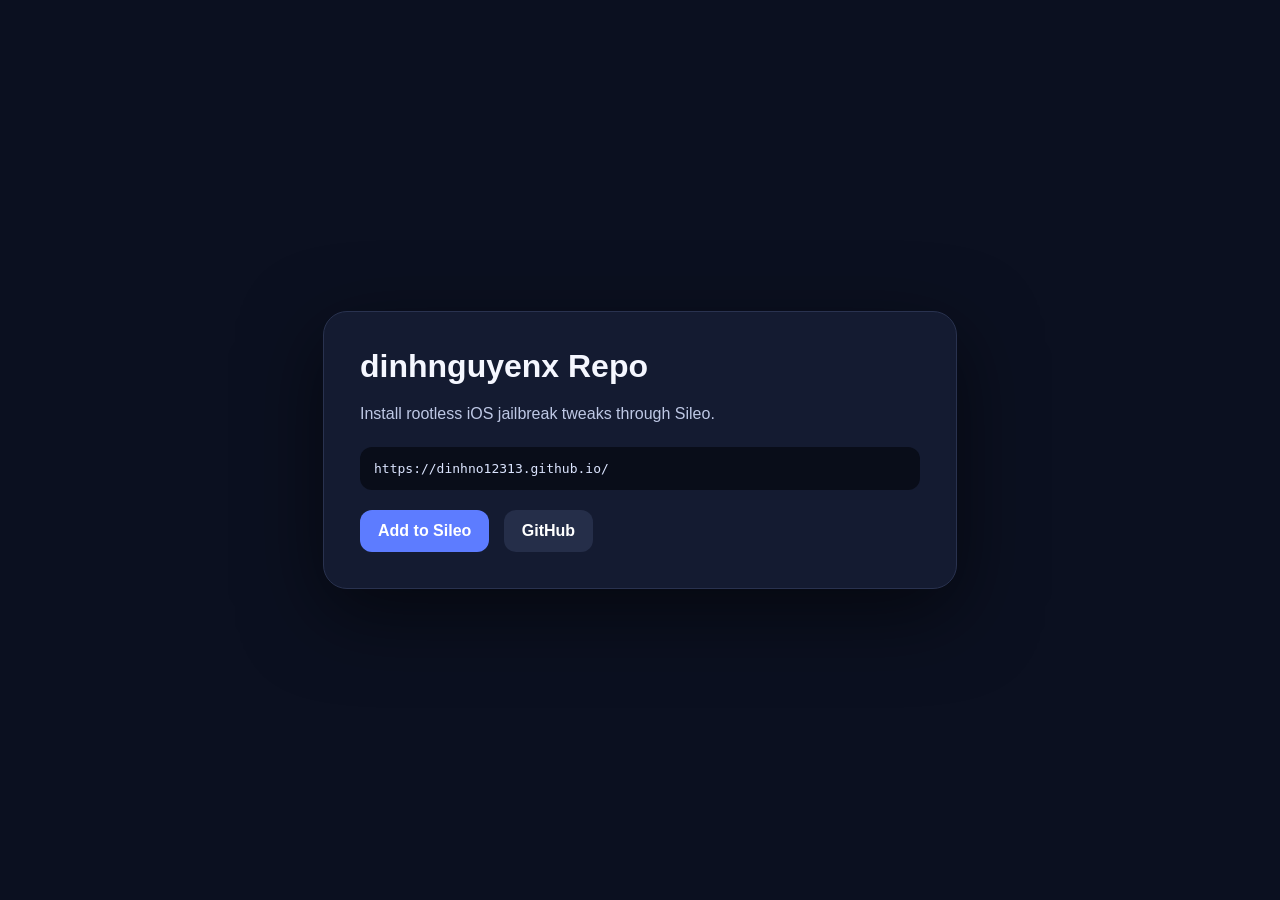
==== index.html @ b15353ca "Publish root Sileo repository with ZoneAODFix 0.1.5" ====
<!doctype html>
<html lang="en">
<head>
  <meta charset="utf-8">
  <meta name="viewport" content="width=device-width, initial-scale=1">
  <meta name="description" content="dinhnguyenx APT repository for Sileo">
  <title>dinhnguyenx Repo</title>
  <style>
    :root { color-scheme: dark; font-family: -apple-system, BlinkMacSystemFont, "Segoe UI", sans-serif; }
    body { margin: 0; min-height: 100vh; display: grid; place-items: center; background: #0b1020; color: #f5f7ff; }
    main { width: min(560px, calc(100% - 40px)); padding: 36px; border: 1px solid #29324f; border-radius: 24px; background: #141b31; box-shadow: 0 24px 80px #0008; }
    h1 { margin: 0 0 12px; font-size: 2rem; }
    p { color: #bec8e5; line-height: 1.6; }
    code { display: block; margin: 20px 0; padding: 14px; overflow-wrap: anywhere; border-radius: 12px; background: #090d19; color: #dce5ff; }
    a.button { display: inline-block; margin-right: 10px; padding: 12px 18px; border-radius: 12px; background: #5d7cff; color: white; text-decoration: none; font-weight: 650; }
    a.secondary { background: #252e49; }
  </style>
</head>
<body>
  <main>
    <h1>dinhnguyenx Repo</h1>
    <p>Install rootless iOS jailbreak tweaks through Sileo.</p>
    <code>https://dinhno12313.github.io/</code>
    <a class="button" href="sileo://source/https://dinhno12313.github.io/">Add to Sileo</a>
    <a class="button secondary" href="https://github.com/dinhno12313">GitHub</a>
  </main>
</body>
</html>
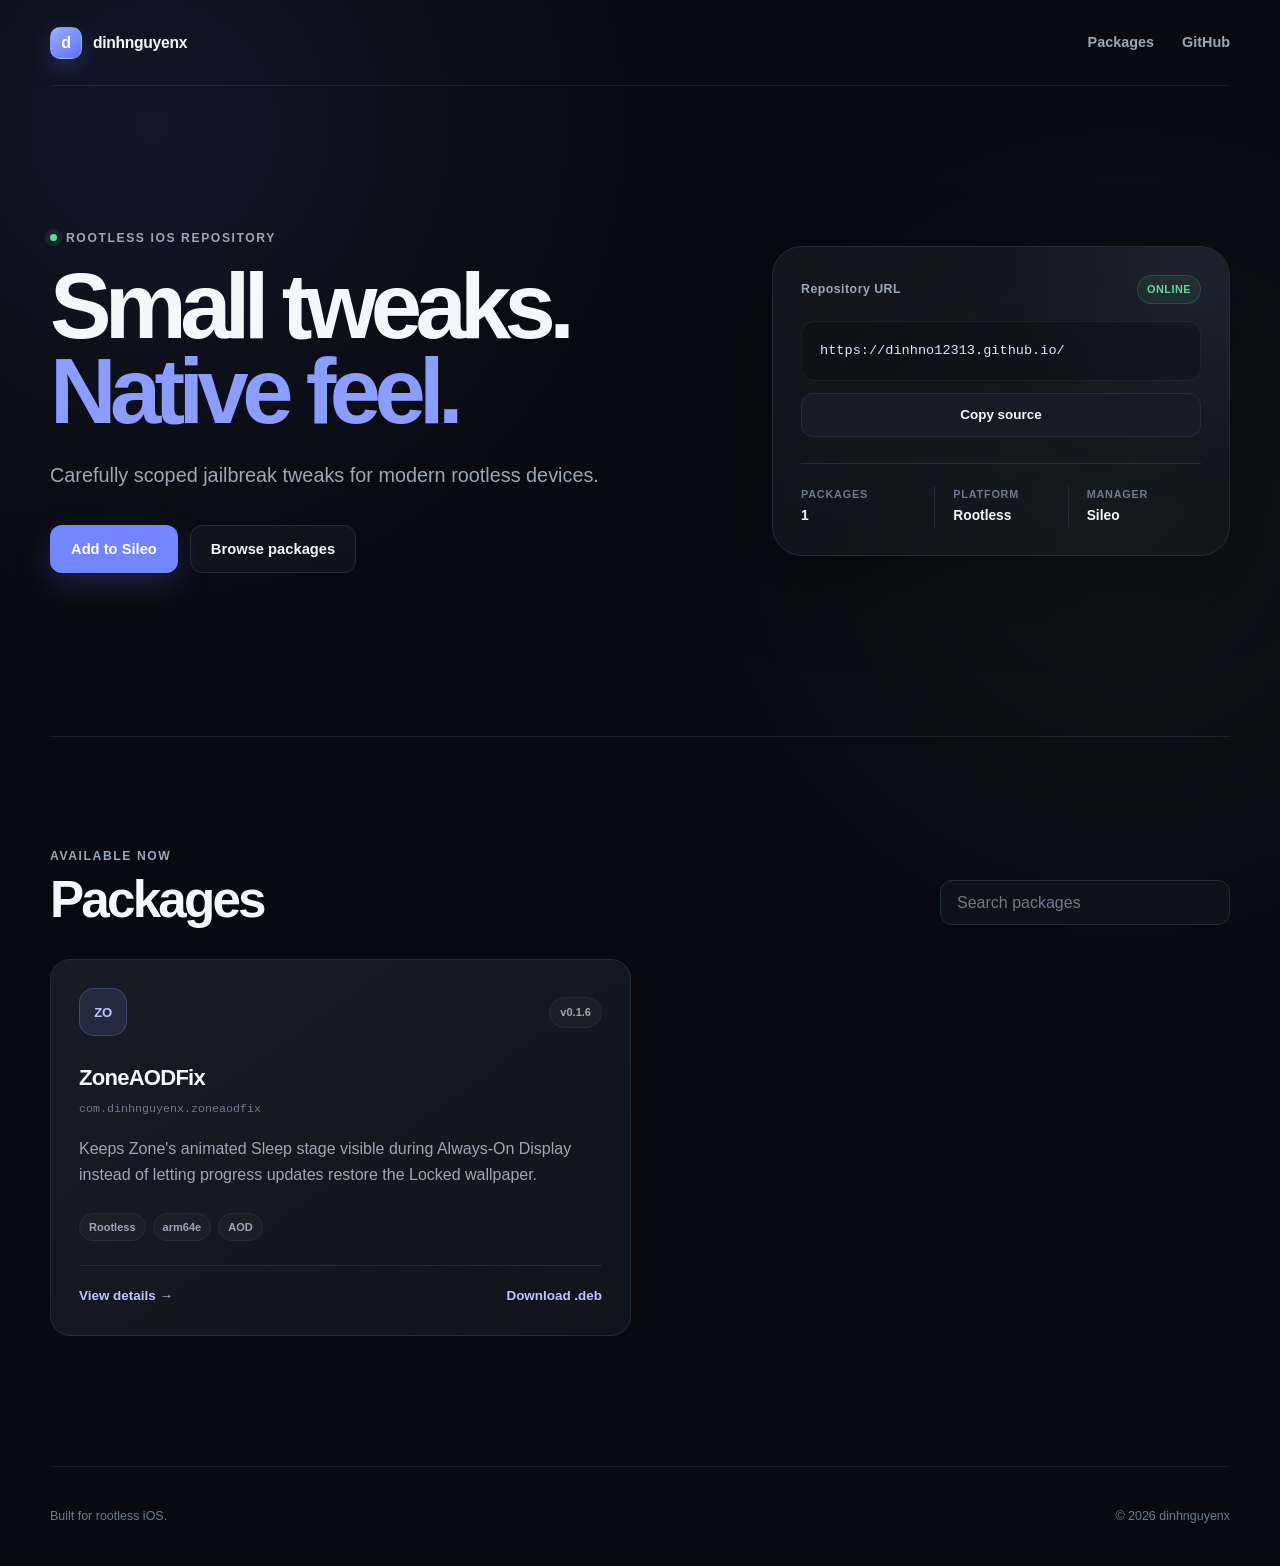
==== commit 73d9f0af: "Restructure repository website for package growth" ====
--- a/index.html
+++ b/index.html
@@ -3,26 +3,95 @@
 <head>
   <meta charset="utf-8">
   <meta name="viewport" content="width=device-width, initial-scale=1">
-  <meta name="description" content="dinhnguyenx APT repository for Sileo">
+  <meta name="theme-color" content="#080a0f">
+  <meta name="description" content="Rootless iOS jailbreak tweaks by dinhnguyenx">
   <title>dinhnguyenx Repo</title>
-  <style>
-    :root { color-scheme: dark; font-family: -apple-system, BlinkMacSystemFont, "Segoe UI", sans-serif; }
-    body { margin: 0; min-height: 100vh; display: grid; place-items: center; background: #0b1020; color: #f5f7ff; }
-    main { width: min(560px, calc(100% - 40px)); padding: 36px; border: 1px solid #29324f; border-radius: 24px; background: #141b31; box-shadow: 0 24px 80px #0008; }
-    h1 { margin: 0 0 12px; font-size: 2rem; }
-    p { color: #bec8e5; line-height: 1.6; }
-    code { display: block; margin: 20px 0; padding: 14px; overflow-wrap: anywhere; border-radius: 12px; background: #090d19; color: #dce5ff; }
-    a.button { display: inline-block; margin-right: 10px; padding: 12px 18px; border-radius: 12px; background: #5d7cff; color: white; text-decoration: none; font-weight: 650; }
-    a.secondary { background: #252e49; }
-  </style>
+  <link rel="stylesheet" href="assets/css/style.css">
+  <script src="assets/js/app.js" defer></script>
 </head>
-<body>
+<body data-page="home">
+  <a class="skip-link" href="#packages">Skip to packages</a>
+
+  <header class="site-header">
+    <a class="brand" href="./" aria-label="dinhnguyenx Repo home">
+      <span class="brand-mark" aria-hidden="true">d</span>
+      <span>dinhnguyenx</span>
+    </a>
+    <nav class="site-nav" aria-label="Primary navigation">
+      <a href="#packages">Packages</a>
+      <a data-github-url href="https://github.com/dinhno12313">GitHub</a>
+    </nav>
+  </header>
+
   <main>
-    <h1>dinhnguyenx Repo</h1>
-    <p>Install rootless iOS jailbreak tweaks through Sileo.</p>
-    <code>https://dinhno12313.github.io/</code>
-    <a class="button" href="sileo://source/https://dinhno12313.github.io/">Add to Sileo</a>
-    <a class="button secondary" href="https://github.com/dinhno12313">GitHub</a>
+    <section class="hero" aria-labelledby="hero-title">
+      <div class="hero-copy">
+        <p class="eyebrow"><span class="status-dot" aria-hidden="true"></span>Rootless iOS repository</p>
+        <h1 id="hero-title">Small tweaks.<br><span>Native feel.</span></h1>
+        <p class="hero-description" data-repository-description>
+          Carefully scoped jailbreak tweaks for modern rootless devices.
+        </p>
+        <div class="hero-actions">
+          <a class="button button-primary" data-sileo-url href="sileo://source/https://dinhno12313.github.io/">Add to Sileo</a>
+          <a class="button button-secondary" href="#packages">Browse packages</a>
+        </div>
+      </div>
+
+      <aside class="source-card" aria-label="Repository source">
+        <div class="source-card-heading">
+          <span>Repository URL</span>
+          <span class="source-state">Online</span>
+        </div>
+        <code data-repository-url>https://dinhno12313.github.io/</code>
+        <button class="copy-button" type="button" data-copy-repository>Copy source</button>
+        <dl class="repository-stats">
+          <div>
+            <dt>Packages</dt>
+            <dd data-package-count>—</dd>
+          </div>
+          <div>
+            <dt>Platform</dt>
+            <dd>Rootless</dd>
+          </div>
+          <div>
+            <dt>Manager</dt>
+            <dd>Sileo</dd>
+          </div>
+        </dl>
+      </aside>
+    </section>
+
+    <section class="catalog" id="packages" aria-labelledby="packages-title">
+      <div class="section-heading">
+        <div>
+          <p class="eyebrow">Available now</p>
+          <h2 id="packages-title">Packages</h2>
+        </div>
+        <label class="search-field">
+          <span class="sr-only">Search packages</span>
+          <input type="search" placeholder="Search packages" autocomplete="off" data-package-search>
+        </label>
+      </div>
+
+      <div class="package-grid" data-package-grid aria-live="polite">
+        <article class="package-card package-card-loading" aria-label="Loading packages">
+          <div class="loading-line loading-title"></div>
+          <div class="loading-line"></div>
+          <div class="loading-line loading-short"></div>
+        </article>
+      </div>
+      <p class="empty-state" data-empty-state hidden>No package matches your search.</p>
+      <noscript>
+        <p class="empty-state">JavaScript is required to display the package catalog.</p>
+      </noscript>
+    </section>
   </main>
+
+  <footer class="site-footer">
+    <p>Built for rootless iOS.</p>
+    <p>© <span data-current-year></span> dinhnguyenx</p>
+  </footer>
+
+  <div class="toast" role="status" aria-live="polite" data-toast></div>
 </body>
 </html>
--- a/assets/css/style.css
+++ b/assets/css/style.css
@@ -0,0 +1,888 @@
+:root {
+  color-scheme: dark;
+  --background: #080a0f;
+  --surface: #10141c;
+  --surface-raised: #161b25;
+  --surface-soft: #0d1118;
+  --border: #252c39;
+  --border-strong: #364052;
+  --text: #f5f7fb;
+  --text-muted: #9ca7b8;
+  --text-dim: #6f7a8c;
+  --accent: #8b9dff;
+  --accent-strong: #7186ff;
+  --accent-soft: rgb(139 157 255 / 12%);
+  --success: #65d99a;
+  --shadow: 0 28px 80px rgb(0 0 0 / 34%);
+  --radius-small: 12px;
+  --radius-medium: 20px;
+  --radius-large: 30px;
+  --page-width: 1180px;
+}
+
+* {
+  box-sizing: border-box;
+}
+
+html {
+  scroll-behavior: smooth;
+}
+
+body {
+  margin: 0;
+  min-width: 320px;
+  min-height: 100vh;
+  background:
+    radial-gradient(circle at 12% 8%, rgb(113 134 255 / 10%), transparent 30rem),
+    radial-gradient(circle at 88% 34%, rgb(101 217 154 / 6%), transparent 26rem),
+    var(--background);
+  color: var(--text);
+  font-family: -apple-system, BlinkMacSystemFont, "Segoe UI", sans-serif;
+  font-size: 16px;
+  line-height: 1.5;
+  -webkit-font-smoothing: antialiased;
+}
+
+button,
+input {
+  font: inherit;
+}
+
+button,
+a {
+  -webkit-tap-highlight-color: transparent;
+}
+
+a {
+  color: inherit;
+}
+
+.skip-link {
+  position: fixed;
+  z-index: 100;
+  top: 12px;
+  left: 12px;
+  padding: 10px 14px;
+  border-radius: 9px;
+  background: var(--text);
+  color: var(--background);
+  font-weight: 700;
+  transform: translateY(-160%);
+  transition: transform 160ms ease;
+}
+
+.skip-link:focus {
+  transform: translateY(0);
+}
+
+.sr-only {
+  position: absolute;
+  width: 1px;
+  height: 1px;
+  padding: 0;
+  margin: -1px;
+  overflow: hidden;
+  clip: rect(0, 0, 0, 0);
+  white-space: nowrap;
+  border: 0;
+}
+
+.site-header,
+main,
+.site-footer {
+  width: min(var(--page-width), calc(100% - 48px));
+  margin-inline: auto;
+}
+
+.site-header {
+  position: relative;
+  z-index: 20;
+  display: flex;
+  align-items: center;
+  justify-content: space-between;
+  min-height: 86px;
+  border-bottom: 1px solid rgb(255 255 255 / 7%);
+}
+
+.brand {
+  display: inline-flex;
+  gap: 11px;
+  align-items: center;
+  color: var(--text);
+  font-size: 0.98rem;
+  font-weight: 720;
+  letter-spacing: -0.02em;
+  text-decoration: none;
+}
+
+.brand-mark {
+  display: grid;
+  width: 32px;
+  height: 32px;
+  place-items: center;
+  border: 1px solid rgb(255 255 255 / 15%);
+  border-radius: 10px;
+  background: linear-gradient(145deg, #9cabff, #5e74ef);
+  box-shadow: 0 8px 22px rgb(83 105 224 / 28%);
+  color: white;
+  font-size: 1rem;
+  font-weight: 800;
+}
+
+.site-nav {
+  display: flex;
+  gap: 28px;
+  align-items: center;
+}
+
+.site-nav a {
+  color: var(--text-muted);
+  font-size: 0.9rem;
+  font-weight: 620;
+  text-decoration: none;
+  transition: color 160ms ease;
+}
+
+.site-nav a:hover,
+.site-nav a:focus-visible {
+  color: var(--text);
+}
+
+.hero {
+  display: grid;
+  grid-template-columns: minmax(0, 1.15fr) minmax(340px, 0.85fr);
+  gap: clamp(48px, 8vw, 112px);
+  align-items: center;
+  min-height: 650px;
+  padding-block: 90px 110px;
+}
+
+.hero-copy {
+  max-width: 680px;
+}
+
+.eyebrow {
+  display: flex;
+  gap: 9px;
+  align-items: center;
+  margin: 0 0 18px;
+  color: var(--text-muted);
+  font-size: 0.76rem;
+  font-weight: 760;
+  letter-spacing: 0.13em;
+  text-transform: uppercase;
+}
+
+.status-dot {
+  width: 7px;
+  height: 7px;
+  border-radius: 50%;
+  background: var(--success);
+  box-shadow: 0 0 0 5px rgb(101 217 154 / 10%);
+}
+
+h1,
+h2,
+h3,
+p {
+  margin-top: 0;
+}
+
+h1 {
+  max-width: 760px;
+  margin-bottom: 24px;
+  font-size: clamp(3.4rem, 7.2vw, 6.9rem);
+  font-weight: 760;
+  letter-spacing: -0.072em;
+  line-height: 0.92;
+}
+
+h1 span {
+  color: var(--accent);
+}
+
+.hero-description {
+  max-width: 560px;
+  margin-bottom: 34px;
+  color: var(--text-muted);
+  font-size: clamp(1.05rem, 1.7vw, 1.24rem);
+  line-height: 1.65;
+}
+
+.hero-actions,
+.package-actions,
+.detail-actions {
+  display: flex;
+  flex-wrap: wrap;
+  gap: 12px;
+}
+
+.button {
+  display: inline-flex;
+  min-height: 48px;
+  align-items: center;
+  justify-content: center;
+  padding: 0 20px;
+  border: 1px solid transparent;
+  border-radius: var(--radius-small);
+  font-size: 0.92rem;
+  font-weight: 720;
+  text-decoration: none;
+  transition: transform 160ms ease, border-color 160ms ease, background 160ms ease;
+}
+
+.button:hover {
+  transform: translateY(-2px);
+}
+
+.button-primary {
+  background: var(--accent-strong);
+  box-shadow: 0 12px 32px rgb(83 105 224 / 25%);
+  color: white;
+}
+
+.button-primary:hover {
+  background: #8092ff;
+}
+
+.button-secondary {
+  border-color: var(--border);
+  background: rgb(255 255 255 / 3%);
+  color: var(--text);
+}
+
+.button-secondary:hover {
+  border-color: var(--border-strong);
+  background: rgb(255 255 255 / 6%);
+}
+
+.source-card {
+  position: relative;
+  overflow: hidden;
+  padding: 28px;
+  border: 1px solid var(--border);
+  border-radius: var(--radius-large);
+  background: linear-gradient(155deg, rgb(255 255 255 / 5%), rgb(255 255 255 / 1.5%));
+  box-shadow: var(--shadow);
+}
+
+.source-card::before {
+  position: absolute;
+  top: -80px;
+  right: -80px;
+  width: 190px;
+  height: 190px;
+  border-radius: 50%;
+  background: var(--accent);
+  content: "";
+  filter: blur(90px);
+  opacity: 0.18;
+  pointer-events: none;
+}
+
+.source-card-heading {
+  position: relative;
+  display: flex;
+  align-items: center;
+  justify-content: space-between;
+  margin-bottom: 17px;
+  color: var(--text-muted);
+  font-size: 0.77rem;
+  font-weight: 700;
+  letter-spacing: 0.04em;
+}
+
+.source-state {
+  padding: 5px 9px;
+  border: 1px solid rgb(101 217 154 / 18%);
+  border-radius: 999px;
+  background: rgb(101 217 154 / 8%);
+  color: var(--success);
+  font-size: 0.68rem;
+  text-transform: uppercase;
+}
+
+.source-card code {
+  position: relative;
+  display: block;
+  min-height: 60px;
+  padding: 18px;
+  overflow-wrap: anywhere;
+  border: 1px solid rgb(255 255 255 / 6%);
+  border-radius: 14px;
+  background: rgb(0 0 0 / 22%);
+  color: #dce2ff;
+  font-family: "SFMono-Regular", Consolas, monospace;
+  font-size: 0.85rem;
+  line-height: 1.55;
+}
+
+.copy-button {
+  position: relative;
+  width: 100%;
+  min-height: 44px;
+  margin-top: 12px;
+  border: 1px solid var(--border);
+  border-radius: 12px;
+  background: var(--surface-raised);
+  color: var(--text);
+  cursor: pointer;
+  font-size: 0.84rem;
+  font-weight: 700;
+  transition: background 160ms ease, border-color 160ms ease;
+}
+
+.copy-button:hover {
+  border-color: var(--border-strong);
+  background: #1c2230;
+}
+
+.repository-stats {
+  display: grid;
+  grid-template-columns: repeat(3, 1fr);
+  margin: 26px 0 0;
+  padding-top: 22px;
+  border-top: 1px solid var(--border);
+}
+
+.repository-stats div:not(:first-child) {
+  padding-left: 18px;
+  border-left: 1px solid var(--border);
+}
+
+.repository-stats dt {
+  margin-bottom: 4px;
+  color: var(--text-dim);
+  font-size: 0.68rem;
+  font-weight: 700;
+  letter-spacing: 0.07em;
+  text-transform: uppercase;
+}
+
+.repository-stats dd {
+  margin: 0;
+  color: var(--text);
+  font-size: 0.86rem;
+  font-weight: 700;
+}
+
+.catalog {
+  padding-block: 110px 130px;
+  border-top: 1px solid rgb(255 255 255 / 7%);
+}
+
+.section-heading {
+  display: flex;
+  gap: 30px;
+  align-items: end;
+  justify-content: space-between;
+  margin-bottom: 34px;
+}
+
+.section-heading .eyebrow {
+  margin-bottom: 9px;
+}
+
+h2 {
+  margin-bottom: 0;
+  font-size: clamp(2.1rem, 4vw, 3.5rem);
+  letter-spacing: -0.055em;
+  line-height: 1;
+}
+
+.search-field input {
+  width: min(290px, 35vw);
+  min-height: 45px;
+  padding: 0 16px;
+  border: 1px solid var(--border);
+  border-radius: 12px;
+  outline: none;
+  background: var(--surface-soft);
+  color: var(--text);
+  transition: border-color 160ms ease, box-shadow 160ms ease;
+}
+
+.search-field input::placeholder {
+  color: var(--text-dim);
+}
+
+.search-field input:focus {
+  border-color: var(--accent-strong);
+  box-shadow: 0 0 0 4px var(--accent-soft);
+}
+
+.package-grid {
+  display: grid;
+  grid-template-columns: repeat(2, minmax(0, 1fr));
+  gap: 18px;
+}
+
+.package-card {
+  display: flex;
+  min-height: 320px;
+  flex-direction: column;
+  padding: 28px;
+  border: 1px solid var(--border);
+  border-radius: var(--radius-medium);
+  background: linear-gradient(145deg, var(--surface-raised), var(--surface));
+  transition: transform 180ms ease, border-color 180ms ease, box-shadow 180ms ease;
+}
+
+.package-card:hover {
+  border-color: var(--border-strong);
+  box-shadow: 0 24px 60px rgb(0 0 0 / 20%);
+  transform: translateY(-3px);
+}
+
+.package-card-top {
+  display: flex;
+  align-items: center;
+  justify-content: space-between;
+  margin-bottom: 25px;
+}
+
+.package-icon {
+  display: grid;
+  width: 48px;
+  height: 48px;
+  place-items: center;
+  border: 1px solid rgb(139 157 255 / 28%);
+  border-radius: 15px;
+  background: var(--accent-soft);
+  color: #bdc7ff;
+  font-size: 0.82rem;
+  font-weight: 820;
+  letter-spacing: -0.02em;
+}
+
+.version-pill,
+.badge {
+  display: inline-flex;
+  align-items: center;
+  border: 1px solid var(--border);
+  border-radius: 999px;
+  background: rgb(255 255 255 / 3%);
+  color: var(--text-muted);
+  font-size: 0.69rem;
+  font-weight: 720;
+}
+
+.version-pill {
+  padding: 6px 10px;
+}
+
+.package-card h3 {
+  margin-bottom: 6px;
+  font-size: 1.38rem;
+  letter-spacing: -0.035em;
+}
+
+.package-card h3 a {
+  text-decoration: none;
+}
+
+.package-card h3 a::after {
+  position: absolute;
+  inset: 0;
+  content: "";
+}
+
+.package-card {
+  position: relative;
+}
+
+.package-identifier {
+  margin-bottom: 18px;
+  color: var(--text-dim);
+  font-family: "SFMono-Regular", Consolas, monospace;
+  font-size: 0.73rem;
+}
+
+.package-description {
+  margin-bottom: 24px;
+  color: var(--text-muted);
+  line-height: 1.65;
+}
+
+.badge-row {
+  display: flex;
+  flex-wrap: wrap;
+  gap: 7px;
+  margin-top: auto;
+  margin-bottom: 24px;
+}
+
+.badge {
+  padding: 5px 9px;
+}
+
+.package-actions {
+  position: relative;
+  z-index: 2;
+  align-items: center;
+  justify-content: space-between;
+  padding-top: 20px;
+  border-top: 1px solid var(--border);
+}
+
+.text-link {
+  color: #bdc7ff;
+  font-size: 0.84rem;
+  font-weight: 700;
+  text-decoration: none;
+}
+
+.text-link:hover {
+  color: white;
+}
+
+.empty-state,
+.load-error {
+  padding: 36px;
+  border: 1px dashed var(--border-strong);
+  border-radius: var(--radius-medium);
+  color: var(--text-muted);
+  text-align: center;
+}
+
+.package-card-loading,
+.detail-loading {
+  min-height: 230px;
+}
+
+.loading-line {
+  height: 13px;
+  margin-bottom: 15px;
+  border-radius: 999px;
+  background: linear-gradient(90deg, var(--surface-raised), #242b38, var(--surface-raised));
+  background-size: 220% 100%;
+  animation: shimmer 1.5s linear infinite;
+}
+
+.loading-title {
+  width: 45%;
+  height: 25px;
+  margin-top: 40px;
+}
+
+.loading-short {
+  width: 65%;
+}
+
+.detail-shell {
+  min-height: calc(100vh - 180px);
+  padding-block: 60px 120px;
+}
+
+.back-link {
+  display: inline-flex;
+  margin-bottom: 34px;
+  color: var(--text-muted);
+  font-size: 0.9rem;
+  font-weight: 680;
+  text-decoration: none;
+}
+
+.back-link:hover {
+  color: var(--text);
+}
+
+.detail-hero {
+  display: grid;
+  grid-template-columns: minmax(0, 1.4fr) minmax(290px, 0.6fr);
+  gap: 28px;
+  align-items: start;
+}
+
+.detail-main,
+.detail-sidebar,
+.changelog {
+  border: 1px solid var(--border);
+  border-radius: var(--radius-large);
+  background: linear-gradient(145deg, var(--surface-raised), var(--surface));
+}
+
+.detail-main {
+  padding: clamp(30px, 5vw, 56px);
+}
+
+.detail-heading {
+  display: flex;
+  gap: 20px;
+  align-items: center;
+  margin-bottom: 28px;
+}
+
+.detail-heading .package-icon {
+  width: 62px;
+  height: 62px;
+  flex: 0 0 auto;
+  border-radius: 19px;
+  font-size: 1rem;
+}
+
+.detail-heading h1 {
+  margin: 0 0 5px;
+  font-size: clamp(2.35rem, 5vw, 4.6rem);
+  letter-spacing: -0.065em;
+  line-height: 0.98;
+}
+
+.detail-description {
+  max-width: 760px;
+  margin-bottom: 30px;
+  color: var(--text-muted);
+  font-size: 1.08rem;
+  line-height: 1.72;
+}
+
+.detail-main .badge-row {
+  margin: 0 0 30px;
+}
+
+.detail-sidebar {
+  padding: 28px;
+}
+
+.detail-sidebar h2,
+.changelog h2 {
+  margin-bottom: 22px;
+  font-size: 1.1rem;
+  letter-spacing: -0.02em;
+}
+
+.metadata-list {
+  margin: 0;
+}
+
+.metadata-list div {
+  display: flex;
+  gap: 20px;
+  justify-content: space-between;
+  padding: 13px 0;
+  border-bottom: 1px solid var(--border);
+}
+
+.metadata-list div:last-child {
+  border-bottom: 0;
+}
+
+.metadata-list dt {
+  color: var(--text-dim);
+  font-size: 0.78rem;
+}
+
+.metadata-list dd {
+  margin: 0;
+  color: var(--text);
+  font-size: 0.78rem;
+  font-weight: 680;
+  text-align: right;
+}
+
+.compatibility-note {
+  margin: 24px 0 0;
+  padding: 15px;
+  border: 1px solid rgb(101 217 154 / 14%);
+  border-radius: 13px;
+  background: rgb(101 217 154 / 6%);
+  color: #a7ddbd;
+  font-size: 0.78rem;
+  line-height: 1.55;
+}
+
+.changelog {
+  margin-top: 28px;
+  padding: clamp(28px, 4vw, 42px);
+}
+
+.release-entry {
+  display: grid;
+  grid-template-columns: 120px minmax(0, 1fr);
+  gap: 30px;
+  padding: 25px 0;
+  border-top: 1px solid var(--border);
+}
+
+.release-version {
+  margin-bottom: 5px;
+  font-weight: 760;
+}
+
+.release-date {
+  color: var(--text-dim);
+  font-size: 0.75rem;
+}
+
+.release-entry ul {
+  margin: 0;
+  padding-left: 18px;
+  color: var(--text-muted);
+}
+
+.release-entry li + li {
+  margin-top: 8px;
+}
+
+.site-footer {
+  display: flex;
+  align-items: center;
+  justify-content: space-between;
+  min-height: 100px;
+  border-top: 1px solid rgb(255 255 255 / 7%);
+  color: var(--text-dim);
+  font-size: 0.78rem;
+}
+
+.site-footer p {
+  margin: 0;
+}
+
+.toast {
+  position: fixed;
+  z-index: 50;
+  right: 20px;
+  bottom: 20px;
+  padding: 12px 16px;
+  border: 1px solid var(--border-strong);
+  border-radius: 11px;
+  background: #1c2230;
+  box-shadow: var(--shadow);
+  color: var(--text);
+  font-size: 0.83rem;
+  font-weight: 650;
+  opacity: 0;
+  pointer-events: none;
+  transform: translateY(12px);
+  transition: opacity 180ms ease, transform 180ms ease;
+}
+
+.toast.is-visible {
+  opacity: 1;
+  transform: translateY(0);
+}
+
+@keyframes shimmer {
+  to { background-position: -220% 0; }
+}
+
+@media (max-width: 900px) {
+  .hero {
+    grid-template-columns: 1fr;
+    min-height: auto;
+    padding-block: 80px 95px;
+  }
+
+  .source-card {
+    max-width: 600px;
+  }
+
+  .detail-hero {
+    grid-template-columns: 1fr;
+  }
+}
+
+@media (max-width: 700px) {
+  .site-header,
+  main,
+  .site-footer {
+    width: min(100% - 30px, var(--page-width));
+  }
+
+  .site-header {
+    min-height: 74px;
+  }
+
+  .site-nav {
+    gap: 16px;
+  }
+
+  .site-nav a:first-child {
+    display: none;
+  }
+
+  .hero {
+    gap: 55px;
+    padding-block: 68px 80px;
+  }
+
+  h1 {
+    font-size: clamp(3rem, 17vw, 5.2rem);
+  }
+
+  .source-card,
+  .package-card,
+  .detail-main,
+  .detail-sidebar,
+  .changelog {
+    border-radius: 20px;
+  }
+
+  .source-card,
+  .package-card {
+    padding: 22px;
+  }
+
+  .catalog {
+    padding-block: 80px 95px;
+  }
+
+  .section-heading {
+    align-items: stretch;
+    flex-direction: column;
+  }
+
+  .search-field input {
+    width: 100%;
+  }
+
+  .package-grid {
+    grid-template-columns: 1fr;
+  }
+
+  .repository-stats div:not(:first-child) {
+    padding-left: 12px;
+  }
+
+  .detail-shell {
+    padding-block: 36px 80px;
+  }
+
+  .detail-main,
+  .detail-sidebar,
+  .changelog {
+    padding: 24px;
+  }
+
+  .detail-heading {
+    align-items: flex-start;
+    flex-direction: column;
+  }
+
+  .release-entry {
+    grid-template-columns: 1fr;
+    gap: 14px;
+  }
+
+  .site-footer {
+    align-items: flex-start;
+    flex-direction: column;
+    justify-content: center;
+    gap: 5px;
+  }
+}
+
+@media (prefers-reduced-motion: reduce) {
+  html {
+    scroll-behavior: auto;
+  }
+
+  *,
+  *::before,
+  *::after {
+    scroll-behavior: auto !important;
+    animation-duration: 0.01ms !important;
+    animation-iteration-count: 1 !important;
+    transition-duration: 0.01ms !important;
+  }
+}
